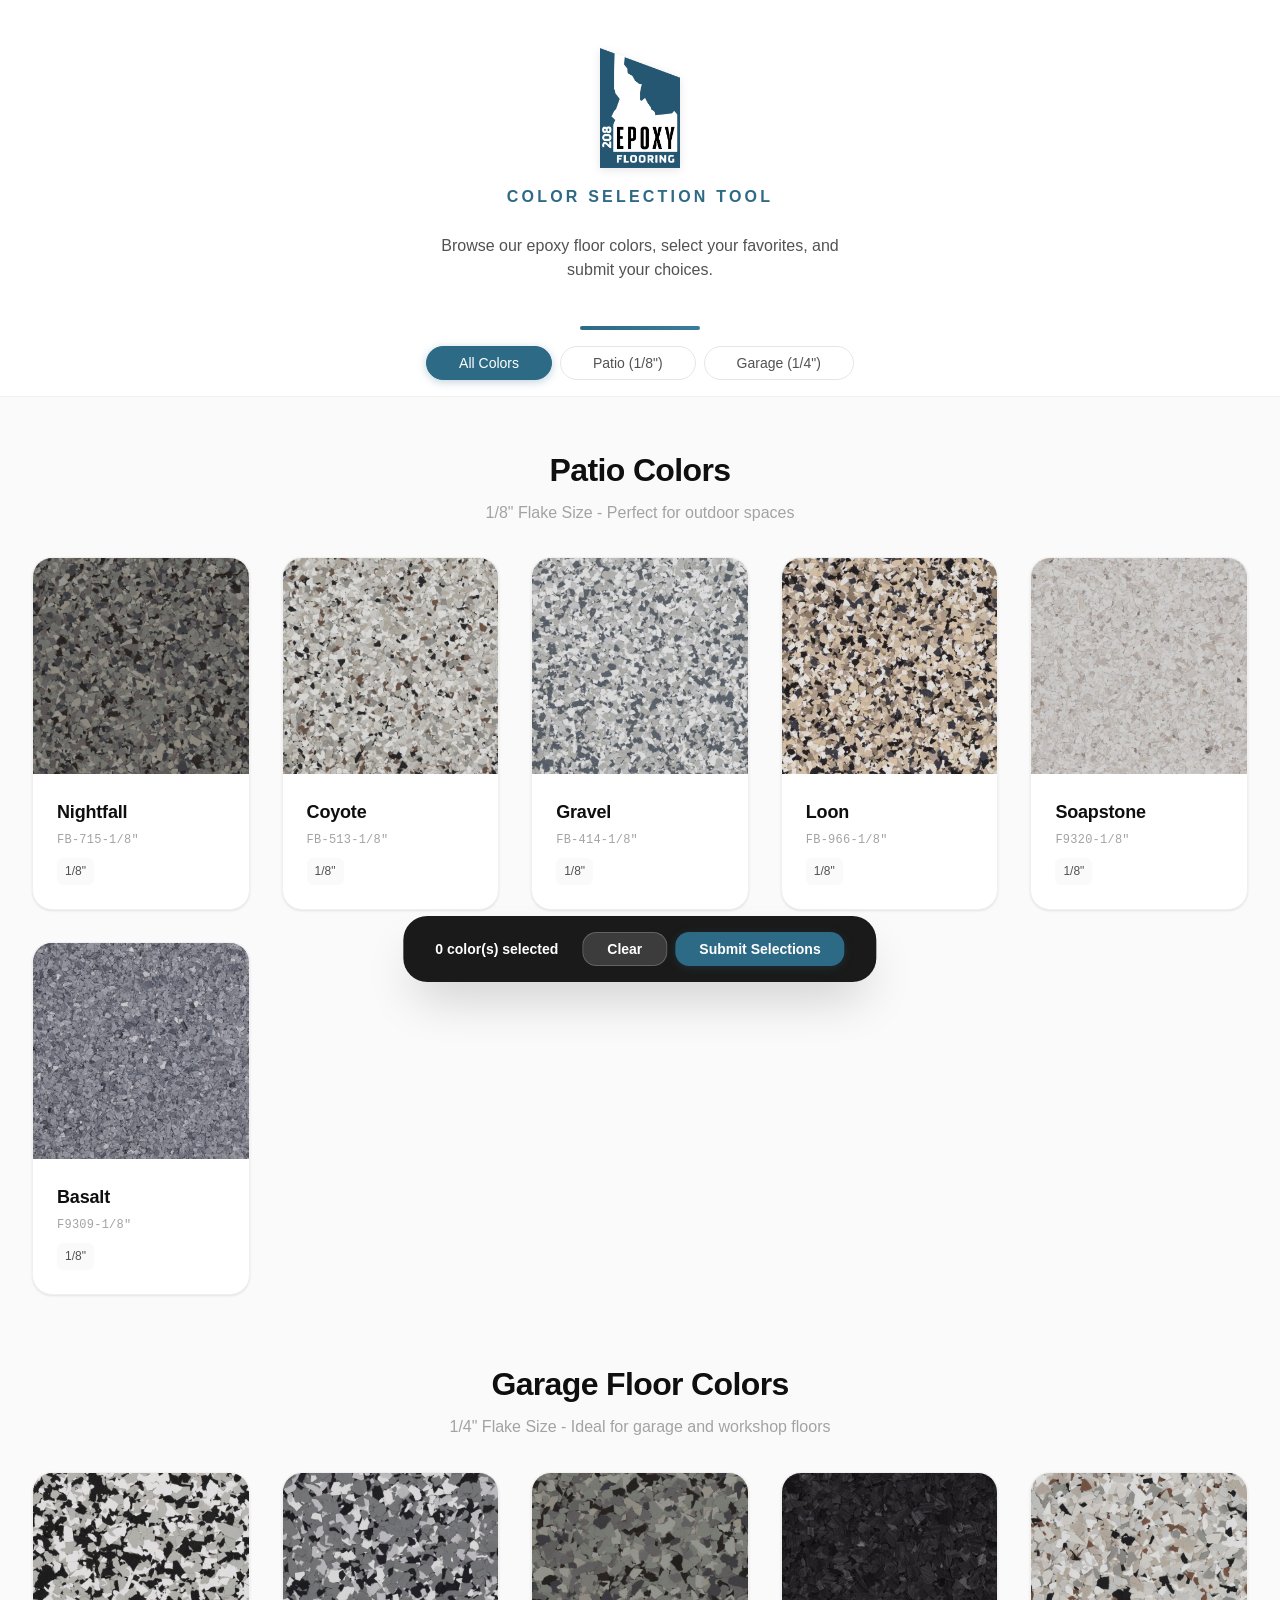
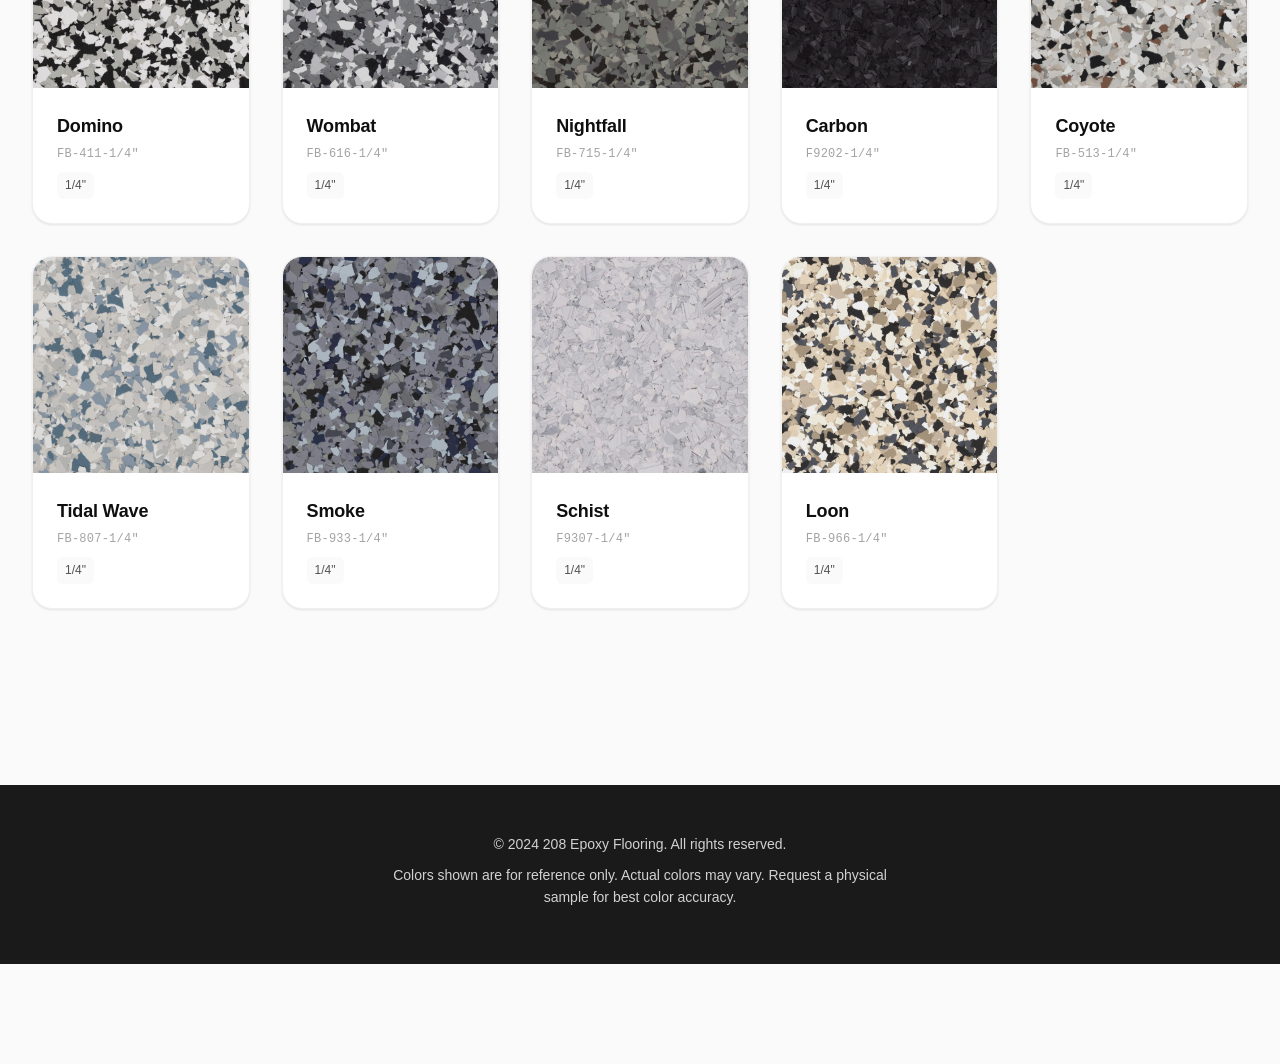
==== index.html @ 73e1d167 "Initial commit: 208 Epoxy color selection tool - Color selection interface for patio and garage epox" ====
<!DOCTYPE html>
<html lang="en">
<head>
    <meta charset="UTF-8">
    <meta name="viewport" content="width=device-width, initial-scale=1.0">
    <title>Color Selection | 208 Epoxy</title>
    <link rel="preconnect" href="https://fonts.googleapis.com">
    <link rel="preconnect" href="https://fonts.gstatic.com" crossorigin>
    <link href="https://fonts.googleapis.com/css2?family=Inter:wght@400;500;600;700&display=swap" rel="stylesheet">
    <link rel="stylesheet" href="css/styles.css">
</head>
<body>
    <!-- Header -->
    <header class="header">
        <div class="header__container">
            <div class="header__brand">
                <img src="Images/logo.png" alt="208 Epoxy Flooring" class="header__logo-img">
                <p class="header__tagline">Color Selection Tool</p>
            </div>
            <p class="header__instructions">Browse our epoxy floor colors, select your favorites, and submit your choices.</p>
        </div>
    </header>

    <!-- Category Filter -->
    <nav class="filter-bar">
        <div class="filter-bar__container">
            <button class="filter-btn filter-btn--active" data-filter="all">All Colors</button>
            <button class="filter-btn" data-filter="patio">Patio (1/8")</button>
            <button class="filter-btn" data-filter="garage">Garage (1/4")</button>
        </div>
    </nav>

    <!-- Main Content -->
    <main class="main">
        <!-- Patio Section -->
        <section class="color-section" data-category="patio">
            <div class="section-header">
                <h2 class="section-title">Patio Colors</h2>
                <p class="section-subtitle">1/8" Flake Size - Perfect for outdoor spaces</p>
            </div>
            <div class="color-grid" id="patio-grid">
                <!-- Colors will be inserted by JavaScript -->
            </div>
        </section>

        <!-- Garage Section -->
        <section class="color-section" data-category="garage">
            <div class="section-header">
                <h2 class="section-title">Garage Floor Colors</h2>
                <p class="section-subtitle">1/4" Flake Size - Ideal for garage and workshop floors</p>
            </div>
            <div class="color-grid" id="garage-grid">
                <!-- Colors will be inserted by JavaScript -->
            </div>
        </section>
    </main>

    <!-- Selection Bar -->
    <div class="selection-bar" id="selection-bar">
        <div class="selection-bar__container">
            <div class="selection-bar__info">
                <span class="selection-bar__count"><span id="selection-count">0</span> color(s) selected</span>
            </div>
            <div class="selection-bar__actions">
                <button class="btn btn--secondary" id="clear-selections">Clear</button>
                <button class="btn btn--primary" id="submit-selections">Submit Selections</button>
            </div>
        </div>
    </div>

    <!-- Color Detail Modal -->
    <div class="modal" id="detail-modal">
        <div class="modal__backdrop"></div>
        <div class="modal__content modal__content--detail">
            <button class="modal__close" aria-label="Close">&times;</button>
            <div class="detail-view">
                <div class="detail-view__gallery">
                    <div class="gallery">
                        <div class="gallery__container">
                            <div class="gallery__track" id="gallery-track">
                                <!-- Gallery slides will be inserted by JavaScript -->
                            </div>
                        </div>
                        <button class="gallery__nav gallery__nav--prev" id="gallery-prev" aria-label="Previous image">
                            <svg viewBox="0 0 24 24" fill="none" stroke="currentColor" stroke-width="2">
                                <polyline points="15,18 9,12 15,6"></polyline>
                            </svg>
                        </button>
                        <button class="gallery__nav gallery__nav--next" id="gallery-next" aria-label="Next image">
                            <svg viewBox="0 0 24 24" fill="none" stroke="currentColor" stroke-width="2">
                                <polyline points="9,6 15,12 9,18"></polyline>
                            </svg>
                        </button>
                        <div class="gallery__counter" id="gallery-counter">1 / 1</div>
                    </div>
                    <div class="gallery__dots" id="gallery-dots">
                        <!-- Dots will be inserted by JavaScript -->
                    </div>
                </div>
                <div class="detail-view__info">
                    <h2 class="detail-view__name" id="detail-name"></h2>
                    <p class="detail-view__code" id="detail-code"></p>
                    <p class="detail-view__size" id="detail-size"></p>
                    <p class="detail-view__category" id="detail-category"></p>
                    <button class="btn btn--primary btn--full" id="detail-select">
                        <span class="btn__icon">+</span>
                        Add to Selection
                    </button>
                </div>
            </div>
            <!-- Hidden element for backwards compatibility -->
            <img src="" alt="" class="detail-view__image" id="detail-image" style="display: none;">
        </div>
    </div>

    <!-- Submit Modal -->
    <div class="modal" id="submit-modal">
        <div class="modal__backdrop"></div>
        <div class="modal__content modal__content--form">
            <button class="modal__close" aria-label="Close">&times;</button>
            <h2 class="modal__title">Submit Your Selections</h2>

            <div class="selected-colors" id="selected-colors-display">
                <!-- Selected colors will be displayed here -->
            </div>

            <form id="submission-form" action="https://formspree.io/f/YOUR_FORM_ID" method="POST">
                <input type="hidden" name="_subject" value="New Color Selection from 208epoxy.com">
                <input type="hidden" name="selectedColors" id="selected-colors-input">

                <div class="form-group">
                    <label for="name" class="form-label">Name *</label>
                    <input type="text" id="name" name="name" class="form-input" required>
                </div>

                <div class="form-group">
                    <label for="email" class="form-label">Email *</label>
                    <input type="email" id="email" name="email" class="form-input" required>
                </div>

                <div class="form-group">
                    <label for="phone" class="form-label">Phone</label>
                    <input type="tel" id="phone" name="phone" class="form-input">
                </div>

                <div class="form-group">
                    <label for="project-type" class="form-label">Project Type</label>
                    <select id="project-type" name="projectType" class="form-select">
                        <option value="">Select a project type</option>
                        <option value="garage">Garage Floor</option>
                        <option value="patio">Patio / Outdoor</option>
                        <option value="commercial">Commercial Space</option>
                        <option value="other">Other</option>
                    </select>
                </div>

                <div class="form-group">
                    <label for="notes" class="form-label">Additional Notes</label>
                    <textarea id="notes" name="notes" class="form-textarea" rows="3" placeholder="Tell us about your project..."></textarea>
                </div>

                <button type="submit" class="btn btn--primary btn--full">
                    Send Color Selections
                </button>
            </form>
        </div>
    </div>

    <!-- Success Modal -->
    <div class="modal" id="success-modal">
        <div class="modal__backdrop"></div>
        <div class="modal__content modal__content--success">
            <div class="success-icon">
                <svg viewBox="0 0 24 24" fill="none" stroke="currentColor" stroke-width="2">
                    <path d="M22 11.08V12a10 10 0 1 1-5.93-9.14"></path>
                    <polyline points="22,4 12,14.01 9,11.01"></polyline>
                </svg>
            </div>
            <h2 class="modal__title">Thank You!</h2>
            <p class="success-message">Your color selections have been submitted. We'll be in touch soon!</p>
            <button class="btn btn--primary" id="success-close">Close</button>
        </div>
    </div>

    <footer class="footer">
        <div class="footer__container">
            <p>&copy; 2024 <a href="https://208epoxy.com" target="_blank">208 Epoxy Flooring</a>. All rights reserved.</p>
            <p class="footer__disclaimer">Colors shown are for reference only. Actual colors may vary. Request a physical sample for best color accuracy.</p>
        </div>
    </footer>

    <script src="js/app.js"></script>
</body>
</html>
---- css/styles.css ----
/* ===================================
   208 Epoxy - Color Selection Tool
   Modern Professional Design
   =================================== */

/* CSS Variables - 208 Epoxy Brand Colors */
:root {
    --primary: #2D6A85;
    --primary-light: #3A7D9A;
    --primary-dark: #1E4A5E;
    --secondary: #1a1a1a;
    --secondary-light: #2d2d2d;
    --accent: #3C82F6;
    --accent-light: #60a5fa;
    --background: #fafafa;
    --surface: #ffffff;
    --surface-elevated: #ffffff;
    --text-primary: #0f0f0f;
    --text-secondary: #525252;
    --text-muted: #a3a3a3;
    --border: #e5e5e5;
    --border-light: #f0f0f0;
    --success: #10b981;
    --success-light: #d1fae5;
    --error: #ef4444;

    --font-family: -apple-system, BlinkMacSystemFont, 'Segoe UI', Roboto, 'Helvetica Neue', Arial, sans-serif;
    --font-size-xs: 0.75rem;
    --font-size-sm: 0.875rem;
    --font-size-base: 1rem;
    --font-size-lg: 1.125rem;
    --font-size-xl: 1.25rem;
    --font-size-2xl: 1.5rem;
    --font-size-3xl: 2rem;
    --font-size-4xl: 2.5rem;

    --spacing-xs: 0.25rem;
    --spacing-sm: 0.5rem;
    --spacing-md: 1rem;
    --spacing-lg: 1.5rem;
    --spacing-xl: 2rem;
    --spacing-2xl: 3rem;
    --spacing-3xl: 4rem;

    --shadow-xs: 0 1px 2px rgba(0, 0, 0, 0.04);
    --shadow-sm: 0 1px 3px rgba(0, 0, 0, 0.06), 0 1px 2px rgba(0, 0, 0, 0.04);
    --shadow-md: 0 4px 6px -1px rgba(0, 0, 0, 0.07), 0 2px 4px -1px rgba(0, 0, 0, 0.04);
    --shadow-lg: 0 10px 15px -3px rgba(0, 0, 0, 0.08), 0 4px 6px -2px rgba(0, 0, 0, 0.04);
    --shadow-xl: 0 20px 25px -5px rgba(0, 0, 0, 0.1), 0 10px 10px -5px rgba(0, 0, 0, 0.03);
    --shadow-2xl: 0 25px 50px -12px rgba(0, 0, 0, 0.2);

    --radius-sm: 6px;
    --radius-md: 10px;
    --radius-lg: 14px;
    --radius-xl: 20px;
    --radius-2xl: 24px;
    --radius-full: 9999px;

    --transition-fast: 0.1s ease;
    --transition: 0.2s cubic-bezier(0.4, 0, 0.2, 1);
    --transition-slow: 0.3s cubic-bezier(0.4, 0, 0.2, 1);
    --transition-bounce: 0.5s cubic-bezier(0.34, 1.56, 0.64, 1);
}

/* Reset */
*, *::before, *::after {
    box-sizing: border-box;
    margin: 0;
    padding: 0;
}

html {
    scroll-behavior: smooth;
    -webkit-text-size-adjust: 100%;
    -webkit-font-smoothing: antialiased;
    -moz-osx-font-smoothing: grayscale;
}

body {
    font-family: var(--font-family);
    font-size: var(--font-size-base);
    line-height: 1.6;
    color: var(--text-primary);
    background-color: var(--background);
    min-height: 100vh;
    padding-bottom: 100px;
}

img {
    max-width: 100%;
    height: auto;
    display: block;
}

button {
    font-family: inherit;
    cursor: pointer;
    border: none;
    background: none;
}

/* ===================================
   Header
   =================================== */
.header {
    background: var(--surface);
    padding: var(--spacing-xl) var(--spacing-md);
    text-align: center;
    position: relative;
}

.header::after {
    content: '';
    position: absolute;
    bottom: 0;
    left: 50%;
    transform: translateX(-50%);
    width: 120px;
    height: 4px;
    background: linear-gradient(90deg, var(--primary), var(--primary-light));
    border-radius: var(--radius-full);
}

.header__container {
    max-width: 1400px;
    margin: 0 auto;
}

.header__brand {
    margin-bottom: var(--spacing-lg);
}

.header__logo-img {
    height: 90px;
    width: auto;
    margin: 0 auto var(--spacing-md);
    filter: drop-shadow(0 2px 4px rgba(0,0,0,0.1));
}

.header__tagline {
    font-size: var(--font-size-sm);
    font-weight: 600;
    color: var(--primary);
    text-transform: uppercase;
    letter-spacing: 0.2em;
    margin-bottom: var(--spacing-xs);
}

.header__instructions {
    font-size: var(--font-size-base);
    color: var(--text-secondary);
    max-width: 440px;
    margin: 0 auto;
    line-height: 1.5;
}

/* ===================================
   Filter Bar
   =================================== */
.filter-bar {
    background: var(--surface);
    padding: var(--spacing-md) var(--spacing-md);
    position: sticky;
    top: 0;
    z-index: 100;
    border-bottom: 1px solid var(--border-light);
    backdrop-filter: blur(12px);
    background: rgba(255, 255, 255, 0.9);
}

.filter-bar__container {
    display: flex;
    gap: var(--spacing-sm);
    max-width: 1400px;
    margin: 0 auto;
    justify-content: center;
    flex-wrap: wrap;
}

.filter-btn {
    padding: var(--spacing-sm) var(--spacing-xl);
    font-size: var(--font-size-sm);
    font-weight: 500;
    color: var(--text-secondary);
    background: transparent;
    border: 1.5px solid var(--border);
    border-radius: var(--radius-full);
    transition: all var(--transition);
    white-space: nowrap;
}

.filter-btn:hover {
    color: var(--primary);
    border-color: var(--primary);
    background: rgba(45, 106, 133, 0.05);
}

.filter-btn--active {
    background: var(--primary);
    color: white;
    border-color: var(--primary);
    box-shadow: 0 2px 8px rgba(45, 106, 133, 0.3);
}

.filter-btn--active:hover {
    background: var(--primary-light);
    border-color: var(--primary-light);
}

/* ===================================
   Main Content
   =================================== */
.main {
    max-width: 1400px;
    margin: 0 auto;
    padding: var(--spacing-2xl) var(--spacing-md);
}

/* ===================================
   Color Sections
   =================================== */
.color-section {
    margin-bottom: var(--spacing-3xl);
}

.color-section.hidden {
    display: none;
}

.section-header {
    margin-bottom: var(--spacing-xl);
    text-align: center;
}

.section-title {
    font-size: var(--font-size-2xl);
    font-weight: 700;
    color: var(--text-primary);
    margin-bottom: var(--spacing-xs);
    letter-spacing: -0.02em;
}

.section-subtitle {
    font-size: var(--font-size-base);
    color: var(--text-muted);
    font-weight: 400;
}

/* ===================================
   Color Grid
   =================================== */
.color-grid {
    display: grid;
    grid-template-columns: repeat(2, 1fr);
    gap: var(--spacing-md);
}

/* ===================================
   Color Card
   =================================== */
.color-card {
    background: var(--surface);
    border-radius: var(--radius-xl);
    overflow: hidden;
    box-shadow: var(--shadow-sm);
    transition: all var(--transition);
    position: relative;
    cursor: pointer;
    border: 1px solid var(--border-light);
}

.color-card:hover {
    box-shadow: var(--shadow-lg);
    transform: translateY(-4px);
    border-color: transparent;
}

.color-card--selected {
    border-color: var(--success);
    box-shadow: 0 0 0 2px var(--success), var(--shadow-md);
}

.color-card--selected:hover {
    box-shadow: 0 0 0 2px var(--success), var(--shadow-lg);
}

.color-card__image-container {
    position: relative;
    aspect-ratio: 1;
    overflow: hidden;
    background: var(--border-light);
}

.color-card__image {
    width: 100%;
    height: 100%;
    object-fit: cover;
    transition: transform var(--transition-slow);
}

.color-card:hover .color-card__image {
    transform: scale(1.08);
}

.color-card__check {
    position: absolute;
    top: var(--spacing-md);
    right: var(--spacing-md);
    width: 32px;
    height: 32px;
    background: var(--success);
    border-radius: 50%;
    display: flex;
    align-items: center;
    justify-content: center;
    color: white;
    opacity: 0;
    transform: scale(0.5) rotate(-45deg);
    transition: all var(--transition-bounce);
    box-shadow: var(--shadow-md);
}

.color-card--selected .color-card__check {
    opacity: 1;
    transform: scale(1) rotate(0deg);
}

.color-card__check svg {
    width: 18px;
    height: 18px;
    stroke-width: 3;
}

.color-card__info {
    padding: var(--spacing-lg);
}

.color-card__name {
    font-size: var(--font-size-lg);
    font-weight: 600;
    color: var(--text-primary);
    margin-bottom: var(--spacing-xs);
    letter-spacing: -0.01em;
}

.color-card__code {
    font-size: var(--font-size-xs);
    color: var(--text-muted);
    font-family: 'SF Mono', Monaco, 'Cascadia Code', monospace;
    letter-spacing: 0.02em;
}

.color-card__badge {
    display: inline-flex;
    align-items: center;
    padding: var(--spacing-xs) var(--spacing-sm);
    background: var(--background);
    border-radius: var(--radius-sm);
    font-size: var(--font-size-xs);
    font-weight: 500;
    color: var(--text-secondary);
    margin-top: var(--spacing-sm);
}

/* ===================================
   Selection Bar
   =================================== */
.selection-bar {
    position: fixed;
    bottom: var(--spacing-lg);
    left: 50%;
    transform: translateX(-50%) translateY(calc(100% + 40px));
    background: var(--secondary);
    padding: var(--spacing-md) var(--spacing-lg);
    box-shadow: var(--shadow-2xl);
    border-radius: var(--radius-2xl);
    transition: transform var(--transition-slow);
    z-index: 200;
    max-width: calc(100% - var(--spacing-xl));
    width: auto;
}

.selection-bar--visible {
    transform: translateX(-50%) translateY(0);
}

.selection-bar__container {
    display: flex;
    align-items: center;
    gap: var(--spacing-lg);
}

.selection-bar__info {
    color: white;
}

.selection-bar__count {
    font-weight: 600;
    font-size: var(--font-size-sm);
    white-space: nowrap;
}

.selection-bar__actions {
    display: flex;
    gap: var(--spacing-sm);
}

/* ===================================
   Buttons
   =================================== */
.btn {
    display: inline-flex;
    align-items: center;
    justify-content: center;
    gap: var(--spacing-sm);
    padding: var(--spacing-sm) var(--spacing-lg);
    font-size: var(--font-size-sm);
    font-weight: 600;
    border-radius: var(--radius-lg);
    transition: all var(--transition);
    white-space: nowrap;
    border: none;
}

.btn--primary {
    background: var(--primary);
    color: white;
    box-shadow: 0 2px 8px rgba(45, 106, 133, 0.25);
}

.btn--primary:hover {
    background: var(--primary-light);
    box-shadow: 0 4px 12px rgba(45, 106, 133, 0.35);
    transform: translateY(-1px);
}

.btn--primary:active {
    transform: translateY(0);
}

.btn--secondary {
    background: rgba(255, 255, 255, 0.15);
    color: white;
    border: 1px solid rgba(255, 255, 255, 0.2);
}

.btn--secondary:hover {
    background: rgba(255, 255, 255, 0.25);
}

.btn--outline {
    background: transparent;
    color: var(--text-primary);
    border: 1.5px solid var(--border);
}

.btn--outline:hover {
    border-color: var(--primary);
    color: var(--primary);
    background: rgba(45, 106, 133, 0.05);
}

.btn--full {
    width: 100%;
}

.btn--lg {
    padding: var(--spacing-md) var(--spacing-xl);
    font-size: var(--font-size-base);
    border-radius: var(--radius-lg);
}

.btn__icon {
    font-size: var(--font-size-lg);
    line-height: 1;
}

/* ===================================
   Modals
   =================================== */
.modal {
    position: fixed;
    inset: 0;
    z-index: 1000;
    display: flex;
    align-items: center;
    justify-content: center;
    padding: var(--spacing-md);
    opacity: 0;
    visibility: hidden;
    transition: all var(--transition);
}

.modal--open {
    opacity: 1;
    visibility: visible;
}

.modal__backdrop {
    position: absolute;
    inset: 0;
    background: rgba(0, 0, 0, 0.6);
    backdrop-filter: blur(8px);
}

.modal__content {
    position: relative;
    background: var(--surface);
    border-radius: var(--radius-2xl);
    max-width: 100%;
    max-height: 90vh;
    overflow-y: auto;
    transform: translateY(24px) scale(0.96);
    transition: transform var(--transition-slow);
    box-shadow: var(--shadow-2xl);
}

.modal--open .modal__content {
    transform: translateY(0) scale(1);
}

.modal__content--detail {
    width: 100%;
    max-width: 520px;
}

.modal__content--form {
    width: 100%;
    max-width: 460px;
    padding: var(--spacing-2xl);
}

.modal__content--success {
    width: 100%;
    max-width: 380px;
    padding: var(--spacing-2xl);
    text-align: center;
}

.modal__close {
    position: absolute;
    top: var(--spacing-md);
    right: var(--spacing-md);
    width: 40px;
    height: 40px;
    display: flex;
    align-items: center;
    justify-content: center;
    font-size: var(--font-size-xl);
    color: var(--text-muted);
    background: var(--background);
    border-radius: 50%;
    z-index: 10;
    transition: all var(--transition);
}

.modal__close:hover {
    background: var(--border-light);
    color: var(--text-primary);
    transform: rotate(90deg);
}

.modal__title {
    font-size: var(--font-size-xl);
    font-weight: 700;
    color: var(--text-primary);
    margin-bottom: var(--spacing-lg);
    letter-spacing: -0.02em;
}

/* ===================================
   Detail View
   =================================== */
.detail-view__gallery {
    aspect-ratio: 1;
    overflow: hidden;
    background: var(--border-light);
    position: relative;
}

.detail-view__image {
    width: 100%;
    height: 100%;
    object-fit: cover;
}

.detail-view__info {
    padding: var(--spacing-xl);
}

.detail-view__name {
    font-size: var(--font-size-2xl);
    font-weight: 700;
    color: var(--text-primary);
    margin-bottom: var(--spacing-sm);
    letter-spacing: -0.02em;
}

.detail-view__code {
    font-family: 'SF Mono', Monaco, monospace;
    font-size: var(--font-size-sm);
    color: var(--text-muted);
    margin-bottom: var(--spacing-xs);
    letter-spacing: 0.02em;
}

.detail-view__size,
.detail-view__category {
    font-size: var(--font-size-sm);
    color: var(--text-secondary);
    margin-bottom: var(--spacing-xs);
}

.detail-view__info .btn {
    margin-top: var(--spacing-xl);
}

/* ===================================
   Gallery Carousel
   =================================== */
.gallery {
    position: relative;
    width: 100%;
    height: 100%;
    overflow: hidden;
}

.gallery__container {
    position: relative;
    width: 100%;
    height: 100%;
    overflow: hidden;
}

.gallery__track {
    display: flex;
    height: 100%;
    transition: transform 0.3s cubic-bezier(0.4, 0, 0.2, 1);
    cursor: grab;
}

.gallery__track:active {
    cursor: grabbing;
}

.gallery__slide {
    min-width: 100%;
    height: 100%;
    flex-shrink: 0;
}

.gallery__image {
    width: 100%;
    height: 100%;
    object-fit: cover;
    user-select: none;
    -webkit-user-drag: none;
}

.gallery__nav {
    position: absolute;
    top: 50%;
    transform: translateY(-50%);
    width: 44px;
    height: 44px;
    border-radius: 50%;
    background: rgba(255, 255, 255, 0.95);
    border: none;
    display: flex;
    align-items: center;
    justify-content: center;
    cursor: pointer;
    transition: all var(--transition);
    z-index: 10;
    box-shadow: var(--shadow-md);
}

.gallery__nav:hover {
    background: white;
    transform: translateY(-50%) scale(1.05);
    box-shadow: var(--shadow-lg);
}

.gallery__nav:active {
    transform: translateY(-50%) scale(0.95);
}

.gallery__nav svg {
    width: 20px;
    height: 20px;
    color: var(--text-primary);
}

.gallery__nav--prev {
    left: var(--spacing-md);
}

.gallery__nav--next {
    right: var(--spacing-md);
}

.gallery__counter {
    position: absolute;
    bottom: var(--spacing-md);
    left: var(--spacing-md);
    padding: var(--spacing-xs) var(--spacing-sm);
    background: rgba(0, 0, 0, 0.6);
    color: white;
    font-size: var(--font-size-xs);
    font-weight: 500;
    border-radius: var(--radius-sm);
    z-index: 10;
}

.gallery__dots {
    display: flex;
    justify-content: center;
    gap: var(--spacing-sm);
    padding: var(--spacing-md);
    background: var(--surface);
    position: absolute;
    bottom: 0;
    left: 0;
    right: 0;
    z-index: 5;
}

.gallery__dot {
    width: 8px;
    height: 8px;
    border-radius: 50%;
    background: var(--border);
    border: none;
    cursor: pointer;
    transition: all var(--transition);
    padding: 0;
}

.gallery__dot:hover {
    background: var(--text-muted);
}

.gallery__dot--active {
    background: var(--primary);
    width: 24px;
    border-radius: var(--radius-full);
}

/* ===================================
   Form Styles
   =================================== */
.selected-colors {
    display: flex;
    flex-wrap: wrap;
    gap: var(--spacing-sm);
    margin-bottom: var(--spacing-xl);
    padding: var(--spacing-md);
    background: var(--background);
    border-radius: var(--radius-lg);
    border: 1px solid var(--border-light);
}

.selected-color-chip {
    display: flex;
    align-items: center;
    gap: var(--spacing-sm);
    padding: var(--spacing-xs) var(--spacing-md) var(--spacing-xs) var(--spacing-xs);
    background: var(--surface);
    border: 1px solid var(--border);
    border-radius: var(--radius-full);
    font-size: var(--font-size-sm);
    font-weight: 500;
}

.selected-color-chip__swatch {
    width: 24px;
    height: 24px;
    border-radius: 50%;
    background-size: cover;
    background-position: center;
    box-shadow: inset 0 0 0 1px rgba(0,0,0,0.1);
}

.form-group {
    margin-bottom: var(--spacing-lg);
}

.form-label {
    display: block;
    font-size: var(--font-size-sm);
    font-weight: 600;
    color: var(--text-primary);
    margin-bottom: var(--spacing-sm);
}

.form-input,
.form-select,
.form-textarea {
    width: 100%;
    padding: var(--spacing-md);
    font-size: var(--font-size-base);
    font-family: inherit;
    color: var(--text-primary);
    background: var(--background);
    border: 1.5px solid var(--border);
    border-radius: var(--radius-lg);
    transition: all var(--transition);
}

.form-input:focus,
.form-select:focus,
.form-textarea:focus {
    outline: none;
    border-color: var(--primary);
    background: var(--surface);
    box-shadow: 0 0 0 3px rgba(45, 106, 133, 0.1);
}

.form-input::placeholder,
.form-textarea::placeholder {
    color: var(--text-muted);
}

.form-textarea {
    resize: vertical;
    min-height: 100px;
}

.form-select {
    appearance: none;
    background-image: url("data:image/svg+xml,%3Csvg xmlns='http://www.w3.org/2000/svg' width='24' height='24' viewBox='0 0 24 24' fill='none' stroke='%23525252' stroke-width='2' stroke-linecap='round' stroke-linejoin='round'%3E%3Cpolyline points='6 9 12 15 18 9'%3E%3C/polyline%3E%3C/svg%3E");
    background-repeat: no-repeat;
    background-position: right 12px center;
    background-size: 18px;
    padding-right: 44px;
}

/* ===================================
   Success Modal
   =================================== */
.success-icon {
    width: 72px;
    height: 72px;
    margin: 0 auto var(--spacing-lg);
    background: linear-gradient(135deg, var(--success) 0%, #059669 100%);
    border-radius: 50%;
    display: flex;
    align-items: center;
    justify-content: center;
    box-shadow: 0 8px 24px rgba(16, 185, 129, 0.3);
}

.success-icon svg {
    width: 36px;
    height: 36px;
    color: white;
}

.success-message {
    font-size: var(--font-size-base);
    color: var(--text-secondary);
    margin-bottom: var(--spacing-xl);
    line-height: 1.6;
}

/* ===================================
   Footer
   =================================== */
.footer {
    background: var(--secondary);
    color: white;
    padding: var(--spacing-2xl) var(--spacing-md);
    text-align: center;
    margin-top: var(--spacing-3xl);
}

.footer__container {
    max-width: 1400px;
    margin: 0 auto;
}

.footer p {
    font-size: var(--font-size-sm);
    opacity: 0.8;
    margin-bottom: var(--spacing-sm);
}

.footer__disclaimer {
    font-size: var(--font-size-xs);
    opacity: 0.5;
    max-width: 500px;
    margin: 0 auto;
}

.footer a {
    color: white;
    text-decoration: none;
    font-weight: 500;
}

.footer a:hover {
    text-decoration: underline;
}

/* ===================================
   Responsive Breakpoints
   =================================== */

/* Small devices (576px and up) */
@media (min-width: 576px) {
    .header__logo-img {
        height: 110px;
    }

    .header__tagline {
        font-size: var(--font-size-base);
    }

    .color-grid {
        gap: var(--spacing-lg);
    }

    .selection-bar {
        padding: var(--spacing-md) var(--spacing-xl);
    }
}

/* Medium devices (768px and up) */
@media (min-width: 768px) {
    .color-grid {
        grid-template-columns: repeat(3, 1fr);
    }

    .header {
        padding: var(--spacing-2xl) var(--spacing-xl);
    }

    .main {
        padding: var(--spacing-2xl) var(--spacing-xl);
    }

    .section-title {
        font-size: var(--font-size-3xl);
    }

    .modal__content--detail {
        max-width: 560px;
    }
}

/* Large devices (992px and up) */
@media (min-width: 992px) {
    .color-grid {
        grid-template-columns: repeat(4, 1fr);
        gap: var(--spacing-xl);
    }

    .modal__content--detail {
        max-width: 720px;
    }

    .detail-view {
        display: grid;
        grid-template-columns: 1fr 1fr;
    }

    .detail-view__gallery {
        border-radius: var(--radius-2xl) 0 0 var(--radius-2xl);
        overflow: hidden;
    }

    .detail-view__info {
        display: flex;
        flex-direction: column;
        justify-content: center;
        padding: var(--spacing-2xl);
    }

    .gallery__dots {
        position: relative;
        background: var(--border-light);
        border-radius: 0 0 0 var(--radius-2xl);
    }
}

/* Extra large devices (1200px and up) */
@media (min-width: 1200px) {
    .color-grid {
        grid-template-columns: repeat(5, 1fr);
    }

    .header__logo-img {
        height: 120px;
    }
}

/* Extra extra large devices (1400px and up) */
@media (min-width: 1400px) {
    .color-grid {
        grid-template-columns: repeat(6, 1fr);
    }
}

/* ===================================
   Utilities
   =================================== */
.visually-hidden {
    position: absolute;
    width: 1px;
    height: 1px;
    padding: 0;
    margin: -1px;
    overflow: hidden;
    clip: rect(0, 0, 0, 0);
    white-space: nowrap;
    border: 0;
}

/* Smooth scrollbar */
::-webkit-scrollbar {
    width: 8px;
    height: 8px;
}

::-webkit-scrollbar-track {
    background: var(--background);
}

::-webkit-scrollbar-thumb {
    background: var(--border);
    border-radius: var(--radius-full);
}

::-webkit-scrollbar-thumb:hover {
    background: var(--text-muted);
}

/* Selection color */
::selection {
    background: rgba(45, 106, 133, 0.2);
    color: var(--text-primary);
}
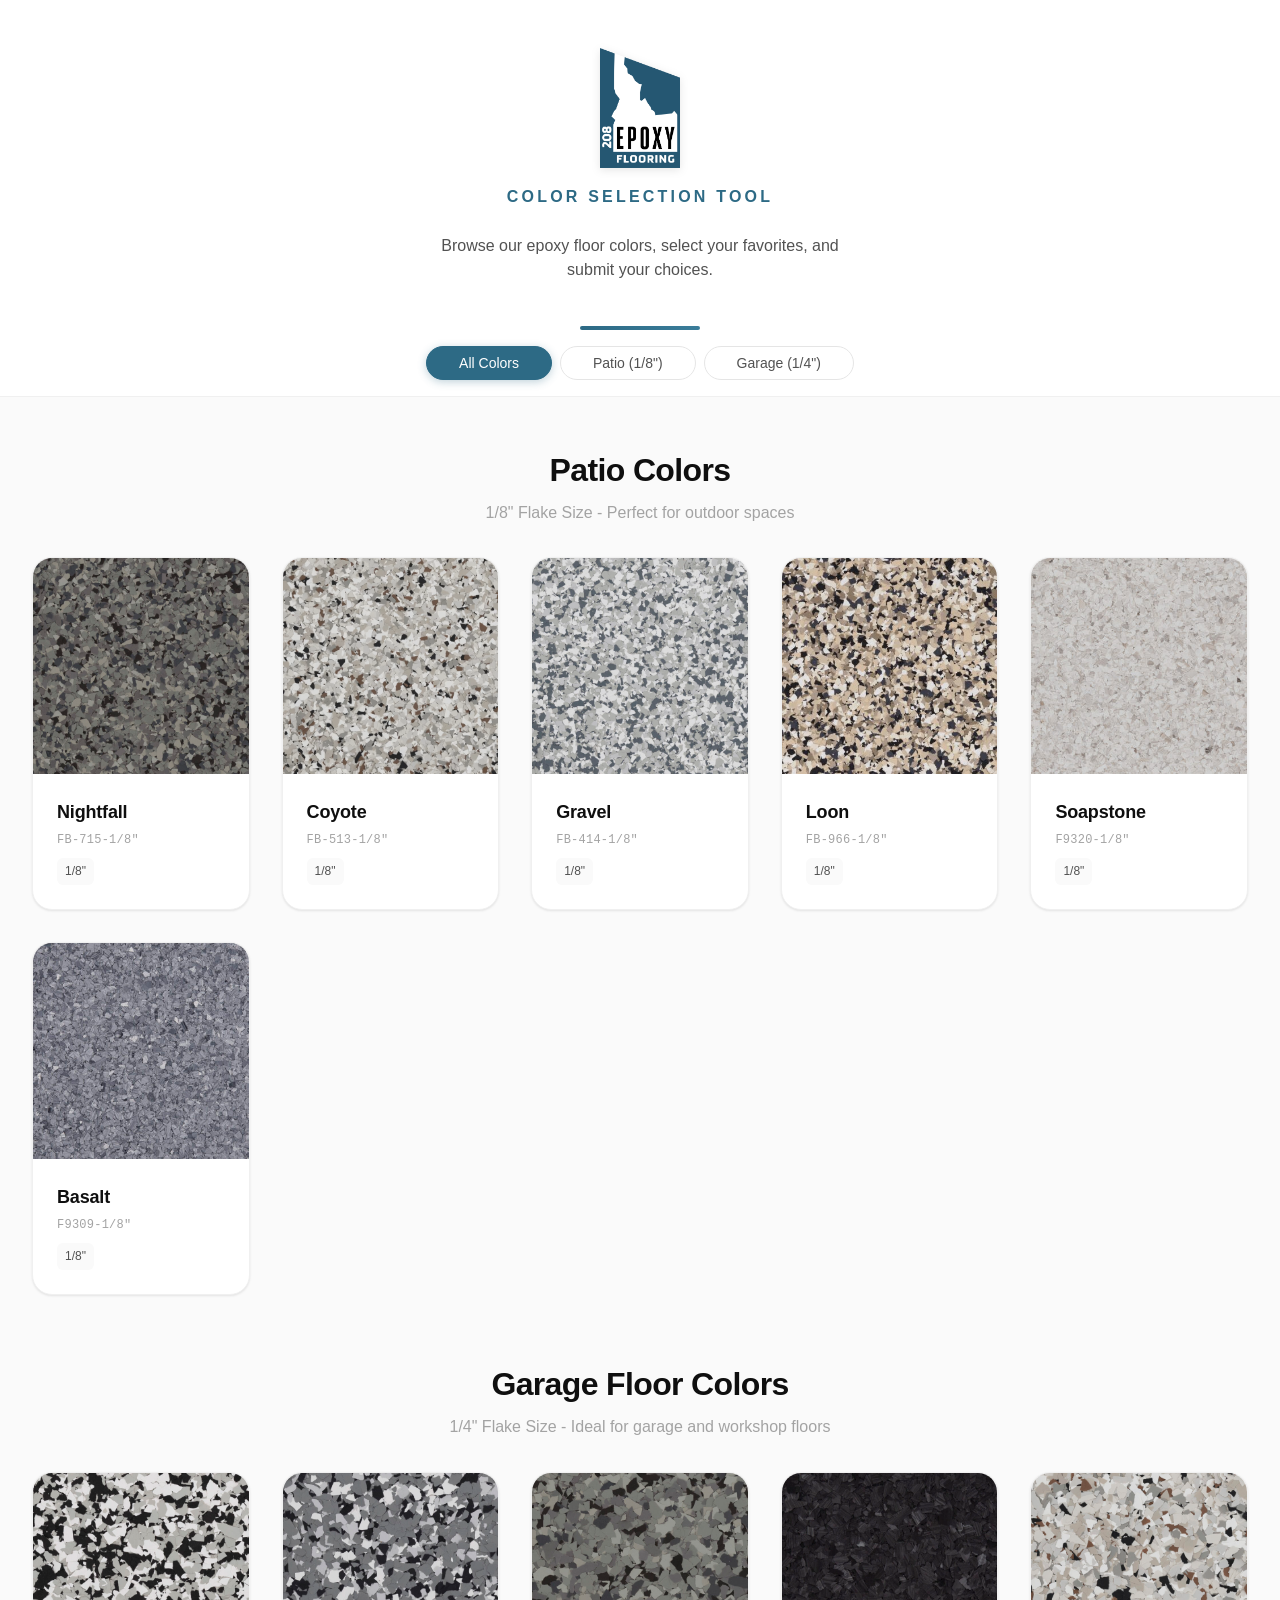
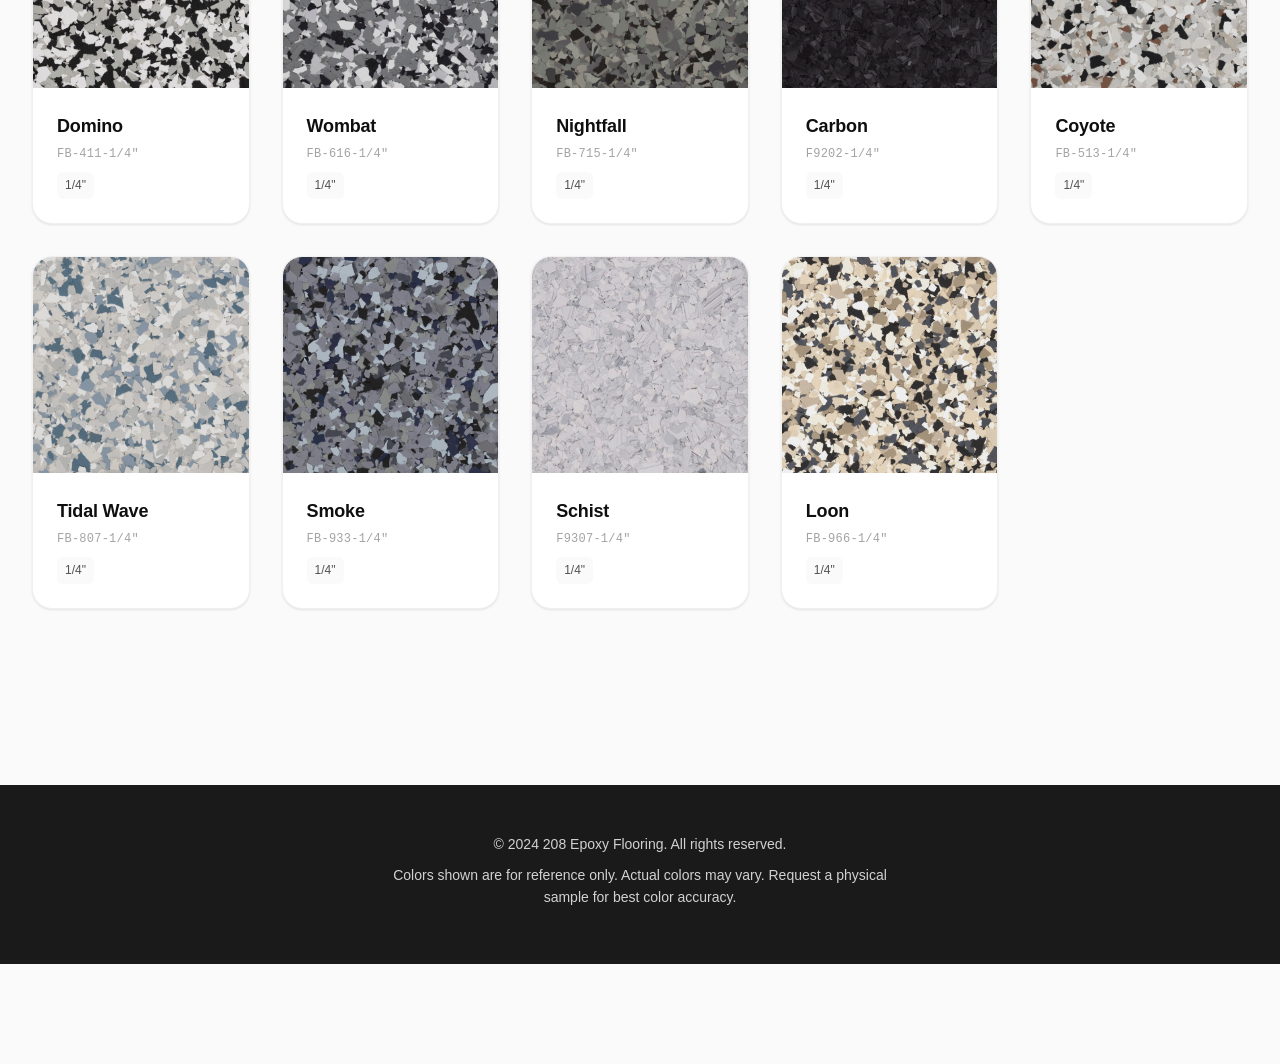
==== commit beef4d5f: "Replace selection bar with floating action button - Floating bubble in bottom right corner - Shows c" ====
--- a/index.html
+++ b/index.html
@@ -55,15 +55,31 @@
         </section>
     </main>
 
-    <!-- Selection Bar -->
-    <div class="selection-bar" id="selection-bar">
-        <div class="selection-bar__container">
-            <div class="selection-bar__info">
-                <span class="selection-bar__count"><span id="selection-count">0</span> color(s) selected</span>
-            </div>
-            <div class="selection-bar__actions">
-                <button class="btn btn--secondary" id="clear-selections">Clear</button>
-                <button class="btn btn--primary" id="submit-selections">Submit Selections</button>
+    <!-- Selection Floating Button -->
+    <div class="selection-fab" id="selection-fab">
+        <button class="selection-fab__button" id="selection-fab-toggle" aria-label="View selections">
+            <svg class="selection-fab__icon" viewBox="0 0 24 24" fill="none" stroke="currentColor" stroke-width="2">
+                <path d="M9 5H7a2 2 0 00-2 2v12a2 2 0 002 2h10a2 2 0 002-2V7a2 2 0 00-2-2h-2"></path>
+                <rect x="9" y="3" width="6" height="4" rx="1"></rect>
+                <path d="M9 12l2 2 4-4"></path>
+            </svg>
+            <span class="selection-fab__count" id="selection-count">0</span>
+        </button>
+        <div class="selection-fab__panel" id="selection-panel">
+            <div class="selection-fab__header">
+                <span class="selection-fab__title">Selected Colors</span>
+                <button class="selection-fab__close" id="selection-panel-close" aria-label="Close">
+                    <svg viewBox="0 0 24 24" fill="none" stroke="currentColor" stroke-width="2">
+                        <path d="M18 6L6 18M6 6l12 12"></path>
+                    </svg>
+                </button>
+            </div>
+            <div class="selection-fab__list" id="selection-list">
+                <!-- Selected colors will be inserted here -->
+            </div>
+            <div class="selection-fab__actions">
+                <button class="btn btn--secondary btn--sm" id="clear-selections">Clear All</button>
+                <button class="btn btn--primary btn--sm" id="submit-selections">Submit</button>
             </div>
         </div>
     </div>
@@ -124,8 +140,9 @@
                 <!-- Selected colors will be displayed here -->
             </div>
 
-            <form id="submission-form" action="https://formspree.io/f/YOUR_FORM_ID" method="POST">
-                <input type="hidden" name="_subject" value="New Color Selection from 208epoxy.com">
+            <form id="submission-form" name="color-selections" method="POST" data-netlify="true" netlify-honeypot="bot-field">
+                <input type="hidden" name="form-name" value="color-selections">
+                <input type="hidden" name="bot-field">
                 <input type="hidden" name="selectedColors" id="selected-colors-input">
 
                 <div class="form-group">
--- a/css/styles.css
+++ b/css/styles.css
@@ -363,46 +363,225 @@
 }
 
 /* ===================================
-   Selection Bar
-   =================================== */
-.selection-bar {
+   Selection Floating Action Button
+   =================================== */
+.selection-fab {
     position: fixed;
     bottom: var(--spacing-lg);
-    left: 50%;
-    transform: translateX(-50%) translateY(calc(100% + 40px));
-    background: var(--secondary);
-    padding: var(--spacing-md) var(--spacing-lg);
+    right: var(--spacing-lg);
+    z-index: 200;
+    display: none; /* Hidden until selections exist */
+}
+
+.selection-fab--visible {
+    display: block;
+}
+
+.selection-fab__button {
+    width: 60px;
+    height: 60px;
+    border-radius: 50%;
+    background: var(--primary);
+    color: white;
+    border: none;
+    cursor: pointer;
+    display: flex;
+    align-items: center;
+    justify-content: center;
+    box-shadow: var(--shadow-lg), 0 4px 20px rgba(45, 106, 133, 0.4);
+    transition: all var(--transition);
+    position: relative;
+}
+
+.selection-fab__button:hover {
+    background: var(--primary-dark);
+    transform: scale(1.05);
+    box-shadow: var(--shadow-xl), 0 6px 24px rgba(45, 106, 133, 0.5);
+}
+
+.selection-fab__button:active {
+    transform: scale(0.95);
+}
+
+.selection-fab__icon {
+    width: 26px;
+    height: 26px;
+}
+
+.selection-fab__count {
+    position: absolute;
+    top: -4px;
+    right: -4px;
+    min-width: 22px;
+    height: 22px;
+    background: var(--error);
+    color: white;
+    font-size: 12px;
+    font-weight: 700;
+    border-radius: 50%;
+    display: flex;
+    align-items: center;
+    justify-content: center;
+    padding: 0 6px;
+    box-shadow: 0 2px 8px rgba(0, 0, 0, 0.2);
+}
+
+.selection-fab__panel {
+    position: absolute;
+    bottom: 70px;
+    right: 0;
+    width: 280px;
+    max-height: 400px;
+    background: var(--surface);
+    border-radius: var(--radius-xl);
     box-shadow: var(--shadow-2xl);
-    border-radius: var(--radius-2xl);
-    transition: transform var(--transition-slow);
-    z-index: 200;
-    max-width: calc(100% - var(--spacing-xl));
-    width: auto;
-}
-
-.selection-bar--visible {
-    transform: translateX(-50%) translateY(0);
-}
-
-.selection-bar__container {
-    display: flex;
-    align-items: center;
-    gap: var(--spacing-lg);
-}
-
-.selection-bar__info {
-    color: white;
-}
-
-.selection-bar__count {
+    opacity: 0;
+    visibility: hidden;
+    transform: translateY(10px) scale(0.95);
+    transform-origin: bottom right;
+    transition: all 0.2s cubic-bezier(0.4, 0, 0.2, 1);
+    overflow: hidden;
+    display: flex;
+    flex-direction: column;
+}
+
+.selection-fab--open .selection-fab__panel {
+    opacity: 1;
+    visibility: visible;
+    transform: translateY(0) scale(1);
+}
+
+.selection-fab__header {
+    display: flex;
+    align-items: center;
+    justify-content: space-between;
+    padding: var(--spacing-md) var(--spacing-md) var(--spacing-sm);
+    border-bottom: 1px solid var(--border-light);
+}
+
+.selection-fab__title {
     font-weight: 600;
     font-size: var(--font-size-sm);
+    color: var(--text-primary);
+}
+
+.selection-fab__close {
+    width: 28px;
+    height: 28px;
+    border-radius: 50%;
+    background: var(--background);
+    border: none;
+    cursor: pointer;
+    display: flex;
+    align-items: center;
+    justify-content: center;
+    transition: background var(--transition);
+}
+
+.selection-fab__close:hover {
+    background: var(--border);
+}
+
+.selection-fab__close svg {
+    width: 16px;
+    height: 16px;
+    color: var(--text-secondary);
+}
+
+.selection-fab__list {
+    flex: 1;
+    overflow-y: auto;
+    padding: var(--spacing-sm);
+    max-height: 240px;
+}
+
+.selection-fab__item {
+    display: flex;
+    align-items: center;
+    gap: var(--spacing-sm);
+    padding: var(--spacing-sm);
+    border-radius: var(--radius-md);
+    transition: background var(--transition);
+}
+
+.selection-fab__item:hover {
+    background: var(--background);
+}
+
+.selection-fab__item-image {
+    width: 40px;
+    height: 40px;
+    border-radius: var(--radius-sm);
+    object-fit: cover;
+    flex-shrink: 0;
+}
+
+.selection-fab__item-info {
+    flex: 1;
+    min-width: 0;
+}
+
+.selection-fab__item-name {
+    font-weight: 500;
+    font-size: var(--font-size-sm);
+    color: var(--text-primary);
     white-space: nowrap;
-}
-
-.selection-bar__actions {
+    overflow: hidden;
+    text-overflow: ellipsis;
+}
+
+.selection-fab__item-size {
+    font-size: var(--font-size-xs);
+    color: var(--text-muted);
+}
+
+.selection-fab__item-remove {
+    width: 24px;
+    height: 24px;
+    border-radius: 50%;
+    background: transparent;
+    border: none;
+    cursor: pointer;
+    display: flex;
+    align-items: center;
+    justify-content: center;
+    color: var(--text-muted);
+    transition: all var(--transition);
+    flex-shrink: 0;
+}
+
+.selection-fab__item-remove:hover {
+    background: var(--error);
+    color: white;
+}
+
+.selection-fab__item-remove svg {
+    width: 14px;
+    height: 14px;
+}
+
+.selection-fab__empty {
+    padding: var(--spacing-xl);
+    text-align: center;
+    color: var(--text-muted);
+    font-size: var(--font-size-sm);
+}
+
+.selection-fab__actions {
     display: flex;
     gap: var(--spacing-sm);
+    padding: var(--spacing-sm) var(--spacing-md) var(--spacing-md);
+    border-top: 1px solid var(--border-light);
+}
+
+.selection-fab__actions .btn {
+    flex: 1;
+}
+
+/* Small button variant */
+.btn--sm {
+    padding: var(--spacing-sm) var(--spacing-md);
+    font-size: var(--font-size-sm);
 }
 
 /* ===================================
@@ -572,10 +751,12 @@
    Detail View
    =================================== */
 .detail-view__gallery {
-    aspect-ratio: 1;
+    position: relative;
+    width: 100%;
+    height: 0;
+    padding-bottom: 100%; /* 1:1 aspect ratio using padding trick for better mobile support */
     overflow: hidden;
     background: var(--border-light);
-    position: relative;
 }
 
 .detail-view__image {
@@ -619,16 +800,20 @@
    Gallery Carousel
    =================================== */
 .gallery {
-    position: relative;
-    width: 100%;
-    height: 100%;
+    position: absolute;
+    top: 0;
+    left: 0;
+    right: 0;
+    bottom: 0;
     overflow: hidden;
 }
 
 .gallery__container {
-    position: relative;
-    width: 100%;
-    height: 100%;
+    position: absolute;
+    top: 0;
+    left: 0;
+    right: 0;
+    bottom: 40px; /* Space for dots */
     overflow: hidden;
 }
 
@@ -637,6 +822,8 @@
     height: 100%;
     transition: transform 0.3s cubic-bezier(0.4, 0, 0.2, 1);
     cursor: grab;
+    will-change: transform;
+    -webkit-overflow-scrolling: touch;
 }
 
 .gallery__track:active {
@@ -645,8 +832,13 @@
 
 .gallery__slide {
     min-width: 100%;
+    width: 100%;
     height: 100%;
     flex-shrink: 0;
+    display: flex;
+    align-items: center;
+    justify-content: center;
+    overflow: hidden;
 }
 
 .gallery__image {
@@ -655,6 +847,7 @@
     object-fit: cover;
     user-select: none;
     -webkit-user-drag: none;
+    -webkit-touch-callout: none;
 }
 
 .gallery__nav {
@@ -701,7 +894,7 @@
 
 .gallery__counter {
     position: absolute;
-    bottom: var(--spacing-md);
+    bottom: 52px; /* Above dots */
     left: var(--spacing-md);
     padding: var(--spacing-xs) var(--spacing-sm);
     background: rgba(0, 0, 0, 0.6);
@@ -715,8 +908,9 @@
 .gallery__dots {
     display: flex;
     justify-content: center;
+    align-items: center;
     gap: var(--spacing-sm);
-    padding: var(--spacing-md);
+    height: 40px;
     background: var(--surface);
     position: absolute;
     bottom: 0;
@@ -734,6 +928,7 @@
     cursor: pointer;
     transition: all var(--transition);
     padding: 0;
+    -webkit-tap-highlight-color: transparent;
 }
 
 .gallery__dot:hover {
@@ -744,6 +939,18 @@
     background: var(--primary);
     width: 24px;
     border-radius: var(--radius-full);
+}
+
+/* Hide nav buttons on mobile - use swipe instead */
+@media (max-width: 767px) {
+    .gallery__nav {
+        display: none;
+    }
+
+    .gallery__counter {
+        bottom: 52px;
+        left: var(--spacing-sm);
+    }
 }
 
 /* ===================================
@@ -919,10 +1126,6 @@
     .color-grid {
         gap: var(--spacing-lg);
     }
-
-    .selection-bar {
-        padding: var(--spacing-md) var(--spacing-xl);
-    }
 }
 
 /* Medium devices (768px and up) */
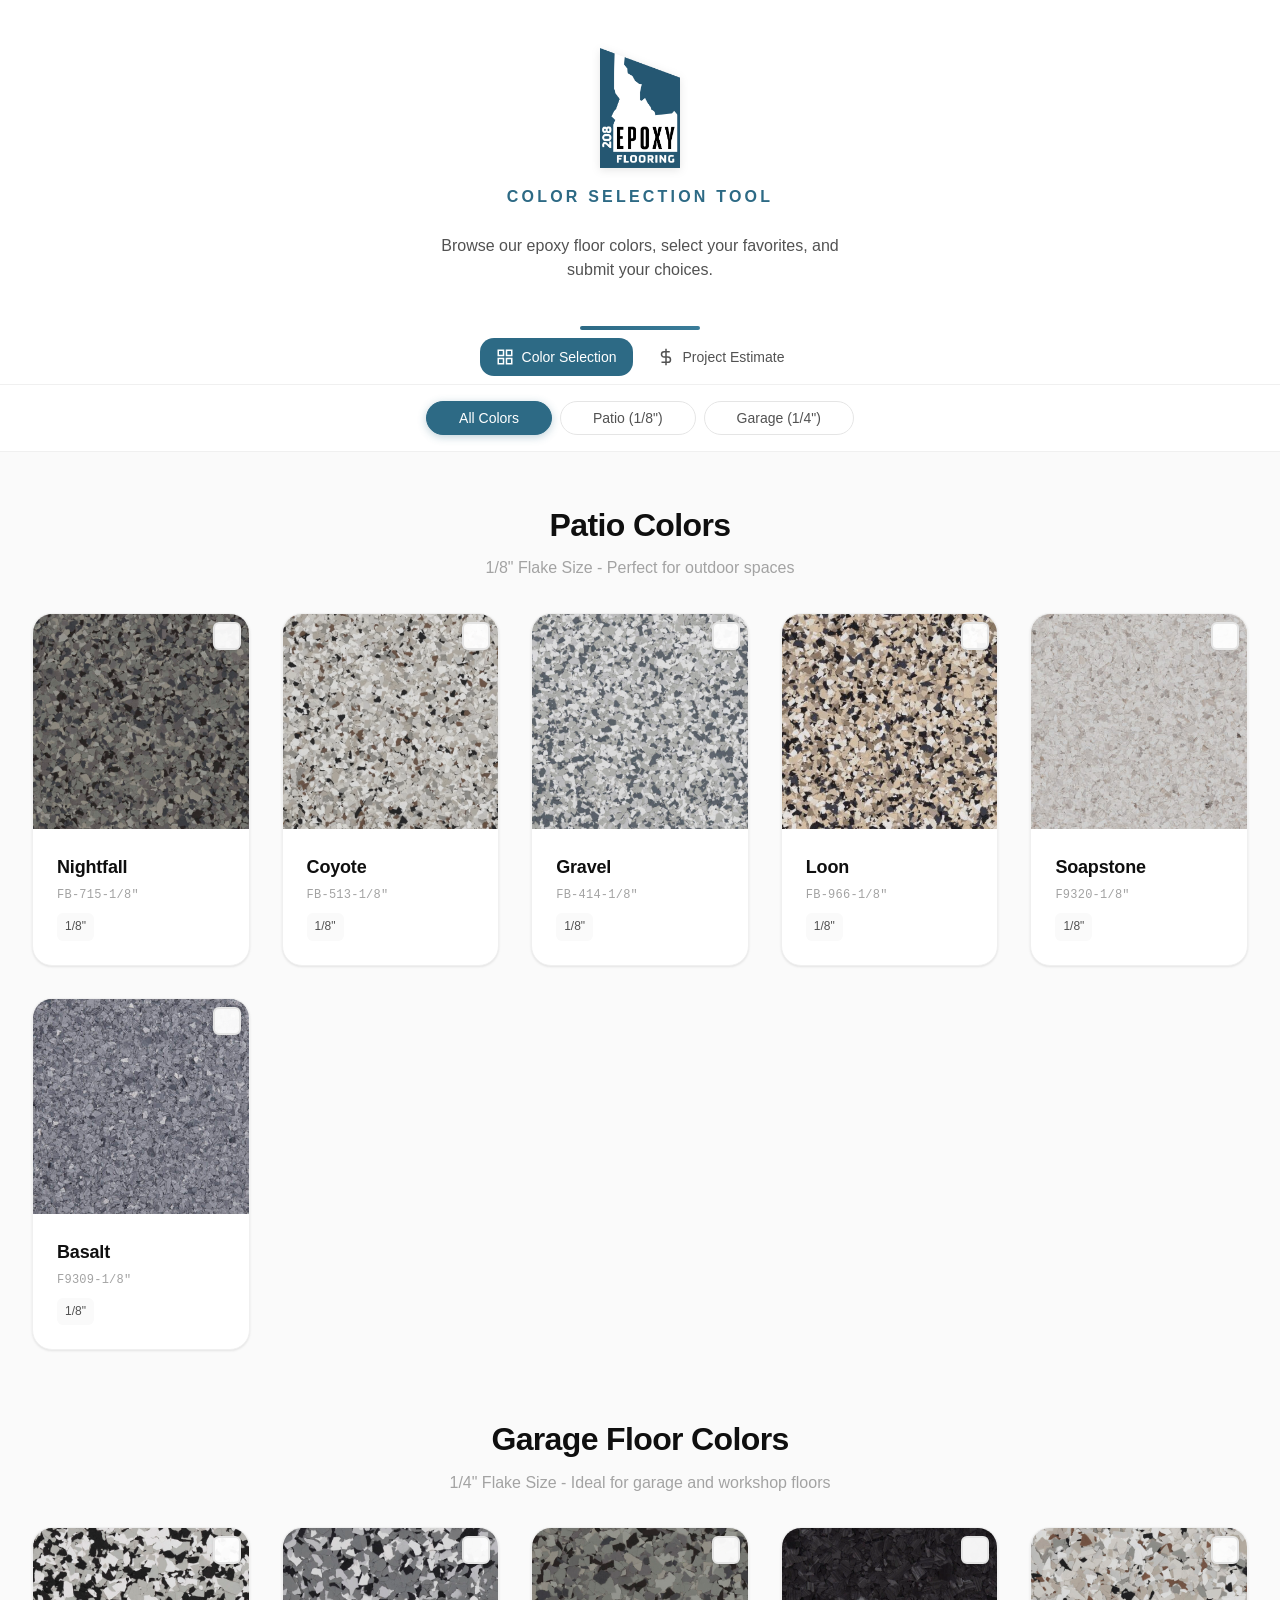
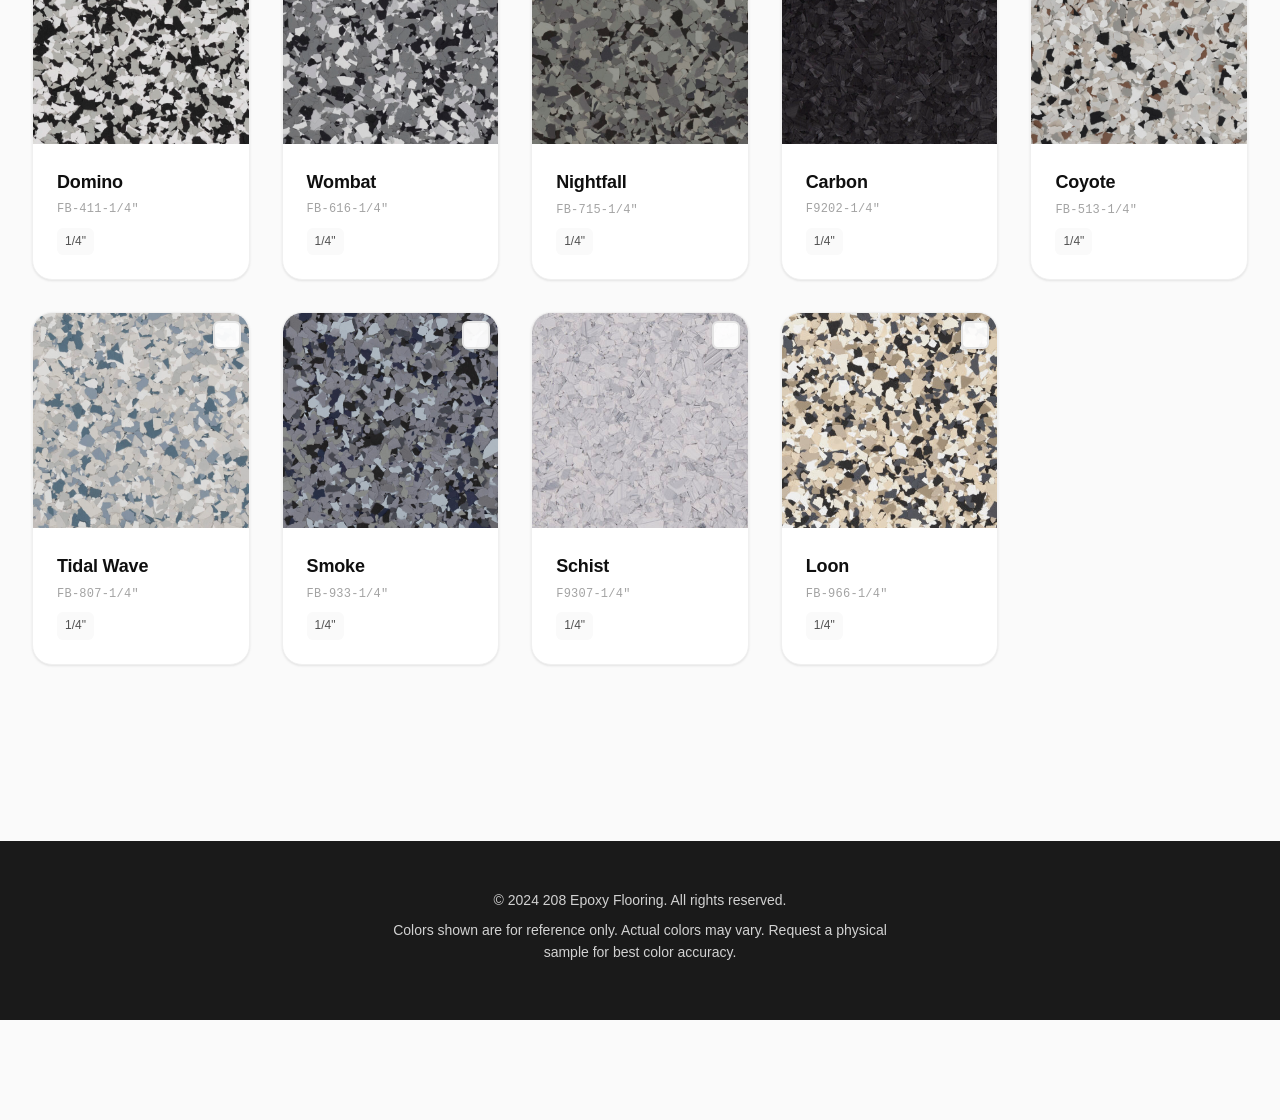
==== commit 2360563d: "Add project estimation tool page - New estimate.html with pricing calculator - Pricing tiers based o" ====
--- a/index.html
+++ b/index.html
@@ -14,12 +14,35 @@
     <header class="header">
         <div class="header__container">
             <div class="header__brand">
-                <img src="Images/logo.png" alt="208 Epoxy Flooring" class="header__logo-img">
+                <a href="index.html">
+                    <img src="Images/logo.png" alt="208 Epoxy Flooring" class="header__logo-img">
+                </a>
                 <p class="header__tagline">Color Selection Tool</p>
             </div>
             <p class="header__instructions">Browse our epoxy floor colors, select your favorites, and submit your choices.</p>
         </div>
     </header>
+
+    <!-- Page Navigation -->
+    <nav class="page-nav">
+        <div class="page-nav__container">
+            <a href="index.html" class="page-nav__link page-nav__link--active">
+                <svg viewBox="0 0 24 24" fill="none" stroke="currentColor" stroke-width="2">
+                    <rect x="3" y="3" width="7" height="7"></rect>
+                    <rect x="14" y="3" width="7" height="7"></rect>
+                    <rect x="14" y="14" width="7" height="7"></rect>
+                    <rect x="3" y="14" width="7" height="7"></rect>
+                </svg>
+                Color Selection
+            </a>
+            <a href="estimate.html" class="page-nav__link">
+                <svg viewBox="0 0 24 24" fill="none" stroke="currentColor" stroke-width="2">
+                    <path d="M12 1v22M17 5H9.5a3.5 3.5 0 0 0 0 7h5a3.5 3.5 0 0 1 0 7H6"></path>
+                </svg>
+                Project Estimate
+            </a>
+        </div>
+    </nav>
 
     <!-- Category Filter -->
     <nav class="filter-bar">
--- a/css/styles.css
+++ b/css/styles.css
@@ -302,33 +302,53 @@
     transform: scale(1.08);
 }
 
-.color-card__check {
+/* Checkbox button on card */
+.color-card__checkbox {
     position: absolute;
-    top: var(--spacing-md);
-    right: var(--spacing-md);
-    width: 32px;
-    height: 32px;
-    background: var(--success);
-    border-radius: 50%;
+    top: var(--spacing-sm);
+    right: var(--spacing-sm);
+    width: 28px;
+    height: 28px;
+    background: rgba(255, 255, 255, 0.95);
+    border: 2px solid var(--border);
+    border-radius: var(--radius-sm);
     display: flex;
     align-items: center;
     justify-content: center;
+    cursor: pointer;
+    transition: all var(--transition);
+    z-index: 5;
+    box-shadow: var(--shadow-sm);
+}
+
+.color-card__checkbox:hover {
+    border-color: var(--primary);
+    background: white;
+    transform: scale(1.1);
+}
+
+.color-card__checkbox-icon {
+    width: 16px;
+    height: 16px;
     color: white;
     opacity: 0;
-    transform: scale(0.5) rotate(-45deg);
-    transition: all var(--transition-bounce);
-    box-shadow: var(--shadow-md);
-}
-
-.color-card--selected .color-card__check {
+    transform: scale(0.5);
+    transition: all var(--transition);
+}
+
+.color-card--selected .color-card__checkbox {
+    background: var(--success);
+    border-color: var(--success);
+}
+
+.color-card--selected .color-card__checkbox:hover {
+    background: #059669;
+    border-color: #059669;
+}
+
+.color-card--selected .color-card__checkbox-icon {
     opacity: 1;
-    transform: scale(1) rotate(0deg);
-}
-
-.color-card__check svg {
-    width: 18px;
-    height: 18px;
-    stroke-width: 3;
+    transform: scale(1);
 }
 
 .color-card__info {
@@ -1243,3 +1263,462 @@
     background: rgba(45, 106, 133, 0.2);
     color: var(--text-primary);
 }
+
+/* ===================================
+   Page Navigation
+   =================================== */
+.page-nav {
+    background: var(--surface);
+    border-bottom: 1px solid var(--border-light);
+    padding: var(--spacing-sm) var(--spacing-md);
+    position: sticky;
+    top: 0;
+    z-index: 100;
+}
+
+.page-nav__container {
+    max-width: 1400px;
+    margin: 0 auto;
+    display: flex;
+    gap: var(--spacing-sm);
+    justify-content: center;
+}
+
+.page-nav__link {
+    display: flex;
+    align-items: center;
+    gap: var(--spacing-sm);
+    padding: var(--spacing-sm) var(--spacing-md);
+    border-radius: var(--radius-lg);
+    text-decoration: none;
+    color: var(--text-secondary);
+    font-size: var(--font-size-sm);
+    font-weight: 500;
+    transition: all var(--transition);
+}
+
+.page-nav__link:hover {
+    background: var(--background);
+    color: var(--text-primary);
+}
+
+.page-nav__link--active {
+    background: var(--primary);
+    color: white;
+}
+
+.page-nav__link--active:hover {
+    background: var(--primary-dark);
+    color: white;
+}
+
+.page-nav__link svg {
+    width: 18px;
+    height: 18px;
+}
+
+/* ===================================
+   Project Estimator
+   =================================== */
+.estimator {
+    max-width: 600px;
+    margin: 0 auto;
+    padding: var(--spacing-md);
+}
+
+.estimator__card {
+    background: var(--surface);
+    border-radius: var(--radius-2xl);
+    box-shadow: var(--shadow-lg);
+    overflow: hidden;
+}
+
+.estimator__header {
+    background: linear-gradient(135deg, var(--primary) 0%, var(--primary-dark) 100%);
+    padding: var(--spacing-xl);
+    color: white;
+    text-align: center;
+}
+
+.estimator__title {
+    font-size: var(--font-size-2xl);
+    font-weight: 700;
+    margin-bottom: var(--spacing-xs);
+}
+
+.estimator__subtitle {
+    font-size: var(--font-size-sm);
+    opacity: 0.9;
+}
+
+.estimator__form {
+    padding: var(--spacing-xl);
+    border-bottom: 1px solid var(--border-light);
+}
+
+.estimator__field {
+    margin-bottom: var(--spacing-lg);
+}
+
+.estimator__field:last-child {
+    margin-bottom: 0;
+}
+
+.estimator__label {
+    display: block;
+    font-weight: 600;
+    font-size: var(--font-size-sm);
+    color: var(--text-primary);
+    margin-bottom: var(--spacing-sm);
+}
+
+.estimator__input-group {
+    position: relative;
+    display: flex;
+    align-items: center;
+}
+
+.estimator__input {
+    width: 100%;
+    padding: var(--spacing-md) var(--spacing-lg);
+    padding-right: 70px;
+    font-size: var(--font-size-xl);
+    font-weight: 600;
+    border: 2px solid var(--border);
+    border-radius: var(--radius-lg);
+    transition: all var(--transition);
+    -moz-appearance: textfield;
+}
+
+.estimator__input::-webkit-outer-spin-button,
+.estimator__input::-webkit-inner-spin-button {
+    -webkit-appearance: none;
+    margin: 0;
+}
+
+.estimator__input:focus {
+    outline: none;
+    border-color: var(--primary);
+    box-shadow: 0 0 0 3px rgba(45, 106, 133, 0.1);
+}
+
+.estimator__input-suffix {
+    position: absolute;
+    right: var(--spacing-md);
+    color: var(--text-muted);
+    font-size: var(--font-size-sm);
+    font-weight: 500;
+}
+
+.estimator__hint {
+    font-size: var(--font-size-xs);
+    color: var(--text-muted);
+    margin-top: var(--spacing-xs);
+}
+
+/* Custom Checkbox */
+.estimator__checkbox {
+    position: absolute;
+    opacity: 0;
+    width: 0;
+    height: 0;
+}
+
+.estimator__checkbox-label {
+    display: flex;
+    align-items: flex-start;
+    gap: var(--spacing-md);
+    cursor: pointer;
+    padding: var(--spacing-md);
+    border: 2px solid var(--border);
+    border-radius: var(--radius-lg);
+    transition: all var(--transition);
+}
+
+.estimator__checkbox-label:hover {
+    border-color: var(--primary-light);
+    background: var(--background);
+}
+
+.estimator__checkbox:checked + .estimator__checkbox-box + .estimator__checkbox-text {
+    color: var(--text-primary);
+}
+
+.estimator__checkbox-box {
+    width: 24px;
+    height: 24px;
+    flex-shrink: 0;
+    border: 2px solid var(--border);
+    border-radius: var(--radius-sm);
+    display: flex;
+    align-items: center;
+    justify-content: center;
+    transition: all var(--transition);
+    margin-top: 2px;
+}
+
+.estimator__checkbox-box svg {
+    width: 14px;
+    height: 14px;
+    color: white;
+    opacity: 0;
+    transform: scale(0.5);
+    transition: all var(--transition);
+}
+
+.estimator__checkbox:checked + .estimator__checkbox-box {
+    background: var(--success);
+    border-color: var(--success);
+}
+
+.estimator__checkbox:checked + .estimator__checkbox-box svg {
+    opacity: 1;
+    transform: scale(1);
+}
+
+.estimator__checkbox-text {
+    flex: 1;
+}
+
+.estimator__checkbox-text strong {
+    display: block;
+    font-weight: 600;
+    color: var(--text-primary);
+    margin-bottom: 2px;
+}
+
+.estimator__checkbox-price {
+    font-size: var(--font-size-sm);
+    color: var(--text-muted);
+}
+
+/* Results */
+.estimator__results {
+    padding: var(--spacing-xl);
+    background: var(--background);
+}
+
+.estimator__result-row--hidden {
+    display: none;
+}
+
+.estimator__call-notice {
+    display: flex;
+    gap: var(--spacing-md);
+    padding: var(--spacing-lg);
+    background: var(--primary);
+    color: white;
+    border-radius: var(--radius-lg);
+}
+
+.estimator__call-notice svg {
+    width: 24px;
+    height: 24px;
+    flex-shrink: 0;
+}
+
+.estimator__call-title {
+    font-weight: 700;
+    margin-bottom: var(--spacing-xs);
+}
+
+.estimator__call-text {
+    font-size: var(--font-size-sm);
+    opacity: 0.9;
+}
+
+.estimator__breakdown {
+    background: var(--surface);
+    border-radius: var(--radius-lg);
+    padding: var(--spacing-md);
+    margin-bottom: var(--spacing-md);
+}
+
+.estimator__breakdown-row {
+    display: flex;
+    justify-content: space-between;
+    padding: var(--spacing-sm) 0;
+    font-size: var(--font-size-sm);
+}
+
+.estimator__breakdown-row:not(:last-child) {
+    border-bottom: 1px solid var(--border-light);
+}
+
+.estimator__breakdown-label {
+    color: var(--text-secondary);
+}
+
+.estimator__breakdown-value {
+    font-weight: 600;
+    color: var(--text-primary);
+}
+
+.estimator__breakdown-row--total {
+    border-top: 2px solid var(--border);
+    margin-top: var(--spacing-sm);
+    padding-top: var(--spacing-md);
+}
+
+.estimator__breakdown-row--total .estimator__breakdown-label,
+.estimator__breakdown-row--total .estimator__breakdown-value {
+    font-weight: 700;
+    color: var(--primary);
+}
+
+.estimator__total {
+    background: linear-gradient(135deg, var(--primary) 0%, var(--primary-dark) 100%);
+    color: white;
+    padding: var(--spacing-lg);
+    border-radius: var(--radius-lg);
+    text-align: center;
+    margin-bottom: var(--spacing-md);
+}
+
+.estimator__total-label {
+    display: block;
+    font-size: var(--font-size-sm);
+    opacity: 0.9;
+    margin-bottom: var(--spacing-xs);
+}
+
+.estimator__total-value {
+    font-size: var(--font-size-4xl);
+    font-weight: 700;
+    letter-spacing: -0.02em;
+}
+
+.estimator__timeline {
+    display: flex;
+    gap: var(--spacing-md);
+    padding: var(--spacing-md);
+    background: var(--surface);
+    border-radius: var(--radius-lg);
+    border: 1px solid var(--border-light);
+}
+
+.estimator__timeline svg {
+    width: 24px;
+    height: 24px;
+    color: var(--primary);
+    flex-shrink: 0;
+}
+
+.estimator__timeline-title {
+    font-weight: 600;
+    font-size: var(--font-size-sm);
+    color: var(--text-primary);
+    margin-bottom: 2px;
+}
+
+.estimator__timeline-text {
+    font-size: var(--font-size-xs);
+    color: var(--text-muted);
+}
+
+.estimator__empty {
+    text-align: center;
+    padding: var(--spacing-xl);
+    color: var(--text-muted);
+}
+
+.estimator__empty svg {
+    width: 48px;
+    height: 48px;
+    margin-bottom: var(--spacing-md);
+    opacity: 0.5;
+}
+
+.estimator__empty p {
+    font-size: var(--font-size-sm);
+}
+
+/* Pricing Tiers */
+.estimator__tiers {
+    padding: var(--spacing-xl);
+    border-top: 1px solid var(--border-light);
+}
+
+.estimator__tiers-title {
+    font-size: var(--font-size-sm);
+    font-weight: 600;
+    color: var(--text-secondary);
+    text-align: center;
+    margin-bottom: var(--spacing-md);
+}
+
+.estimator__tiers-grid {
+    display: grid;
+    grid-template-columns: repeat(2, 1fr);
+    gap: var(--spacing-sm);
+}
+
+.estimator__tier {
+    display: flex;
+    justify-content: space-between;
+    padding: var(--spacing-sm) var(--spacing-md);
+    background: var(--background);
+    border-radius: var(--radius-md);
+    font-size: var(--font-size-xs);
+}
+
+.estimator__tier:last-child {
+    grid-column: span 2;
+}
+
+.estimator__tier-range {
+    color: var(--text-secondary);
+}
+
+.estimator__tier-price {
+    font-weight: 600;
+    color: var(--primary);
+}
+
+/* CTA */
+.estimator__cta {
+    display: flex;
+    gap: var(--spacing-sm);
+    padding: var(--spacing-lg) var(--spacing-xl) var(--spacing-xl);
+}
+
+.estimator__cta .btn {
+    flex: 1;
+    justify-content: center;
+}
+
+.estimator__disclaimer {
+    font-size: var(--font-size-xs);
+    color: var(--text-muted);
+    text-align: center;
+    margin-top: var(--spacing-lg);
+    padding: 0 var(--spacing-md);
+}
+
+/* Responsive */
+@media (min-width: 480px) {
+    .estimator__tiers-grid {
+        grid-template-columns: repeat(3, 1fr);
+    }
+
+    .estimator__tier:nth-last-child(2),
+    .estimator__tier:last-child {
+        grid-column: span 1;
+    }
+}
+
+@media (min-width: 768px) {
+    .estimator {
+        padding: var(--spacing-xl);
+    }
+
+    .estimator__tiers-grid {
+        grid-template-columns: repeat(5, 1fr);
+    }
+
+    .estimator__tier {
+        flex-direction: column;
+        text-align: center;
+        gap: var(--spacing-xs);
+    }
+}
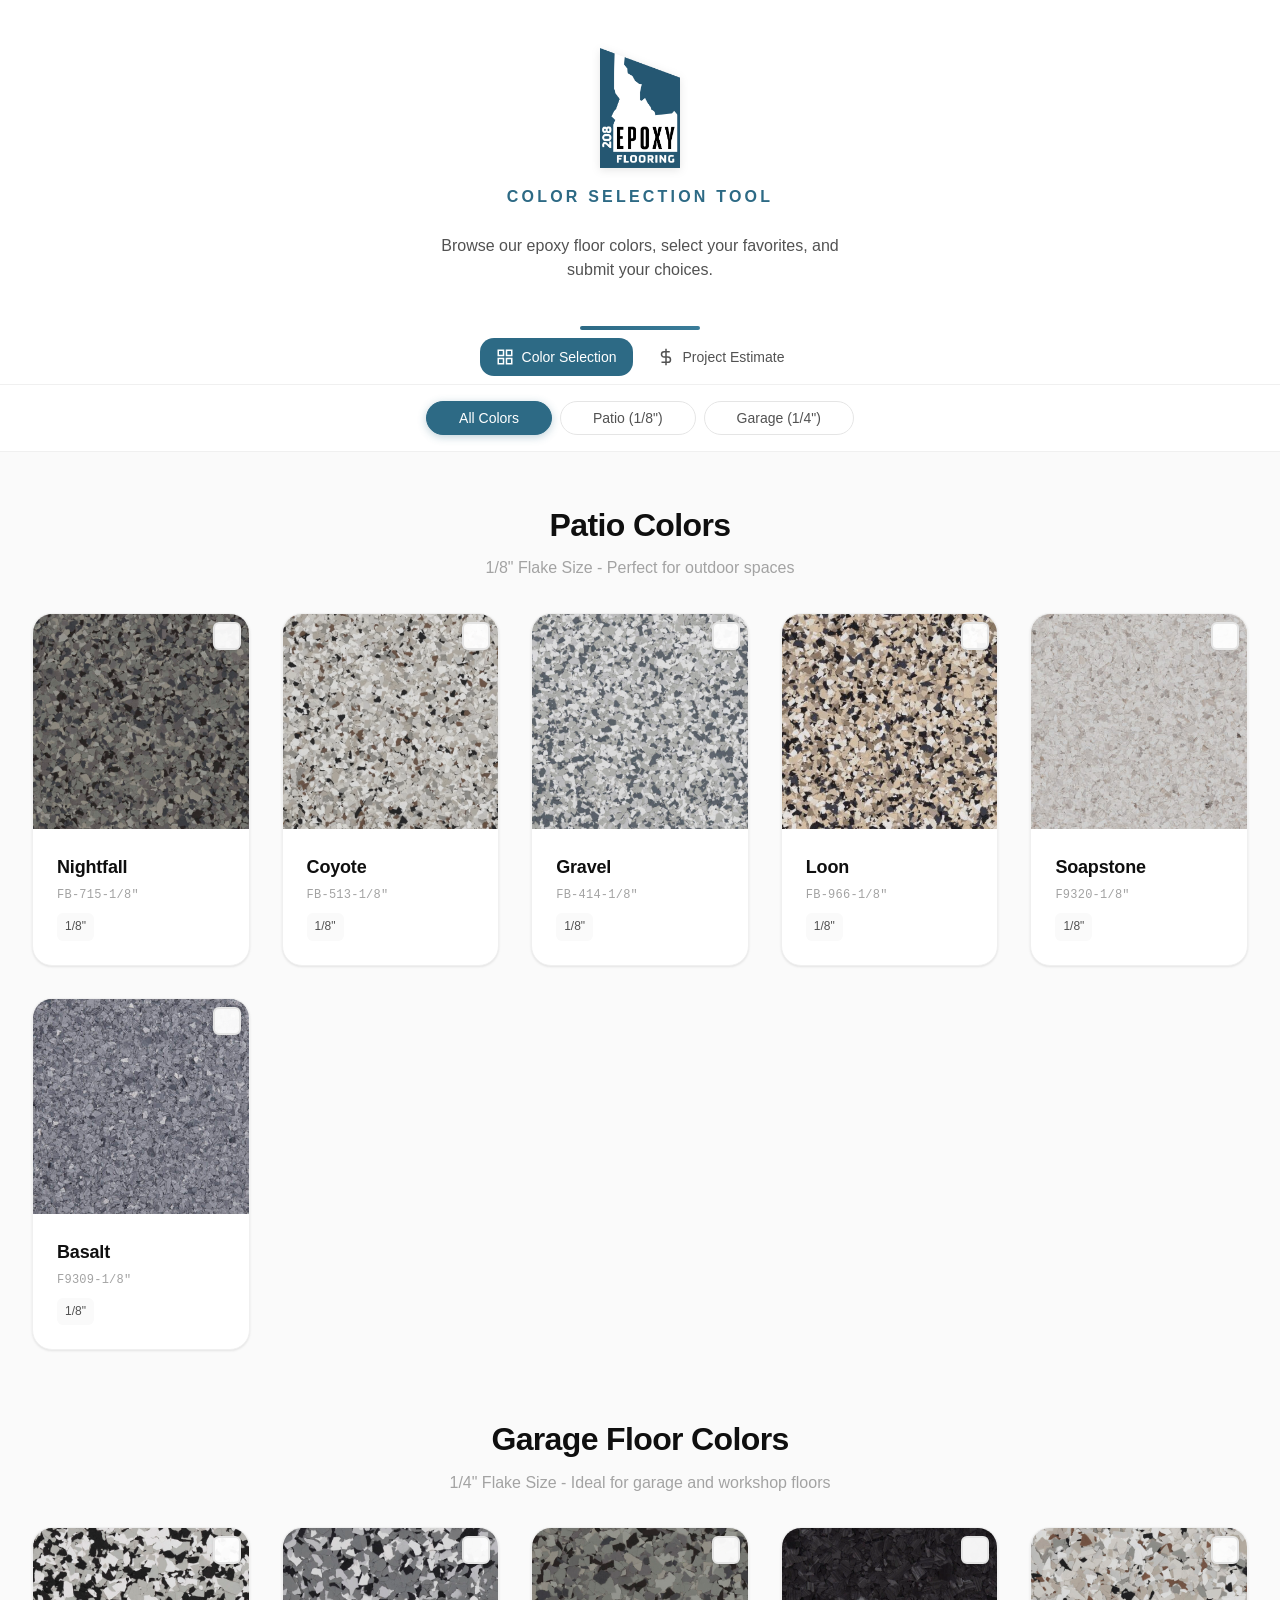
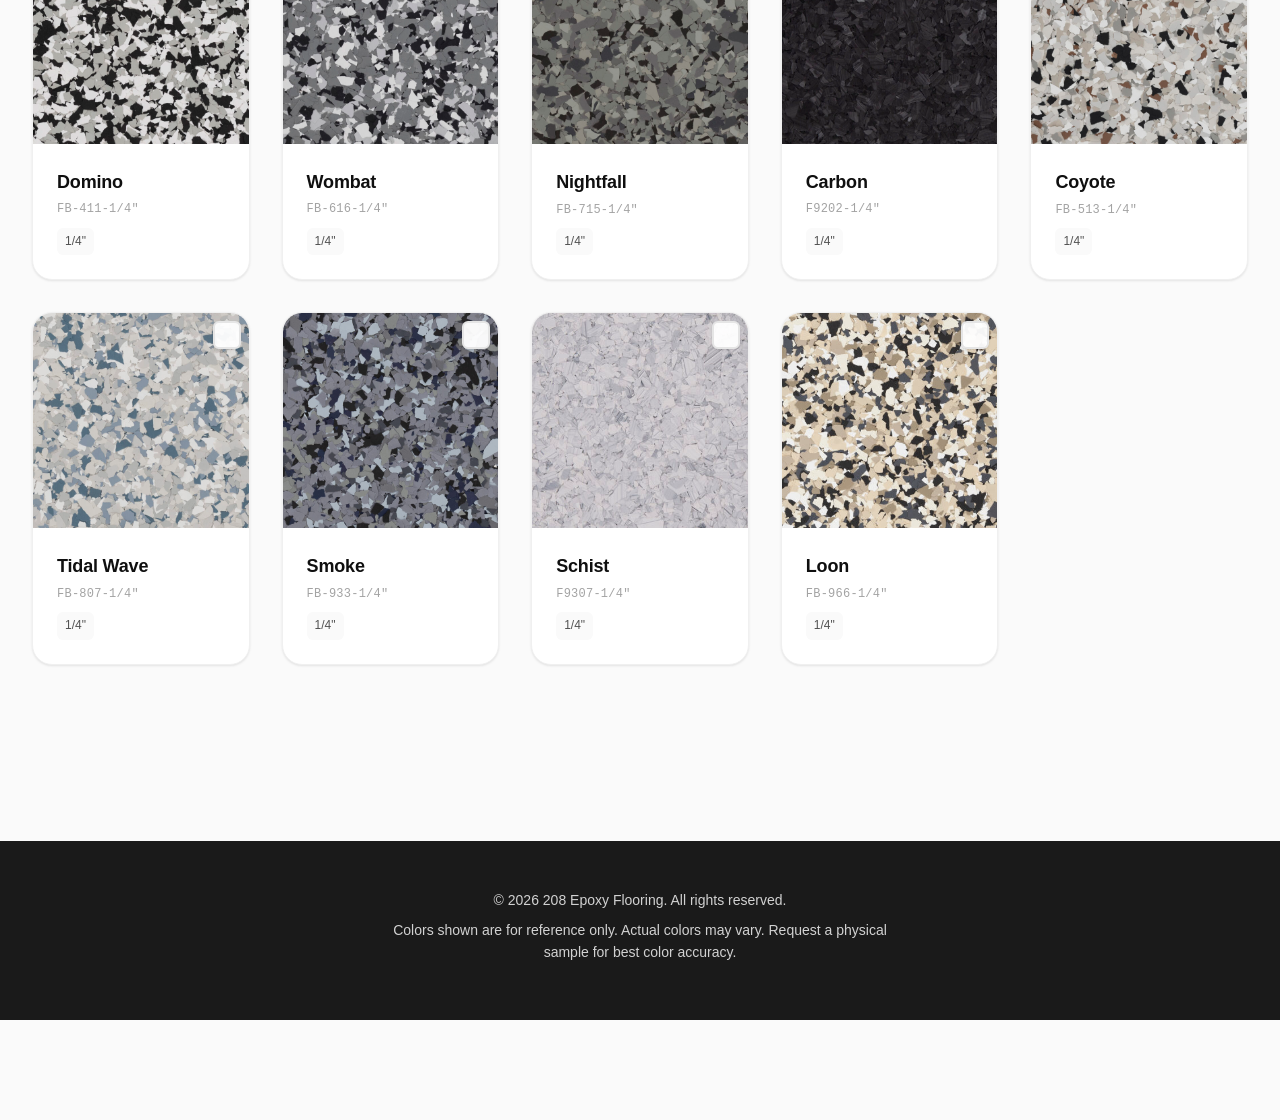
==== commit 79950450: "Update footer year to 2026 🤖 Generated with [Claude Code](https://claude.com/claude-code)  Co-Author" ====
--- a/index.html
+++ b/index.html
@@ -224,7 +224,7 @@
 
     <footer class="footer">
         <div class="footer__container">
-            <p>&copy; 2024 <a href="https://208epoxy.com" target="_blank">208 Epoxy Flooring</a>. All rights reserved.</p>
+            <p>&copy; 2026 <a href="https://208epoxy.com" target="_blank">208 Epoxy Flooring</a>. All rights reserved.</p>
             <p class="footer__disclaimer">Colors shown are for reference only. Actual colors may vary. Request a physical sample for best color accuracy.</p>
         </div>
     </footer>
